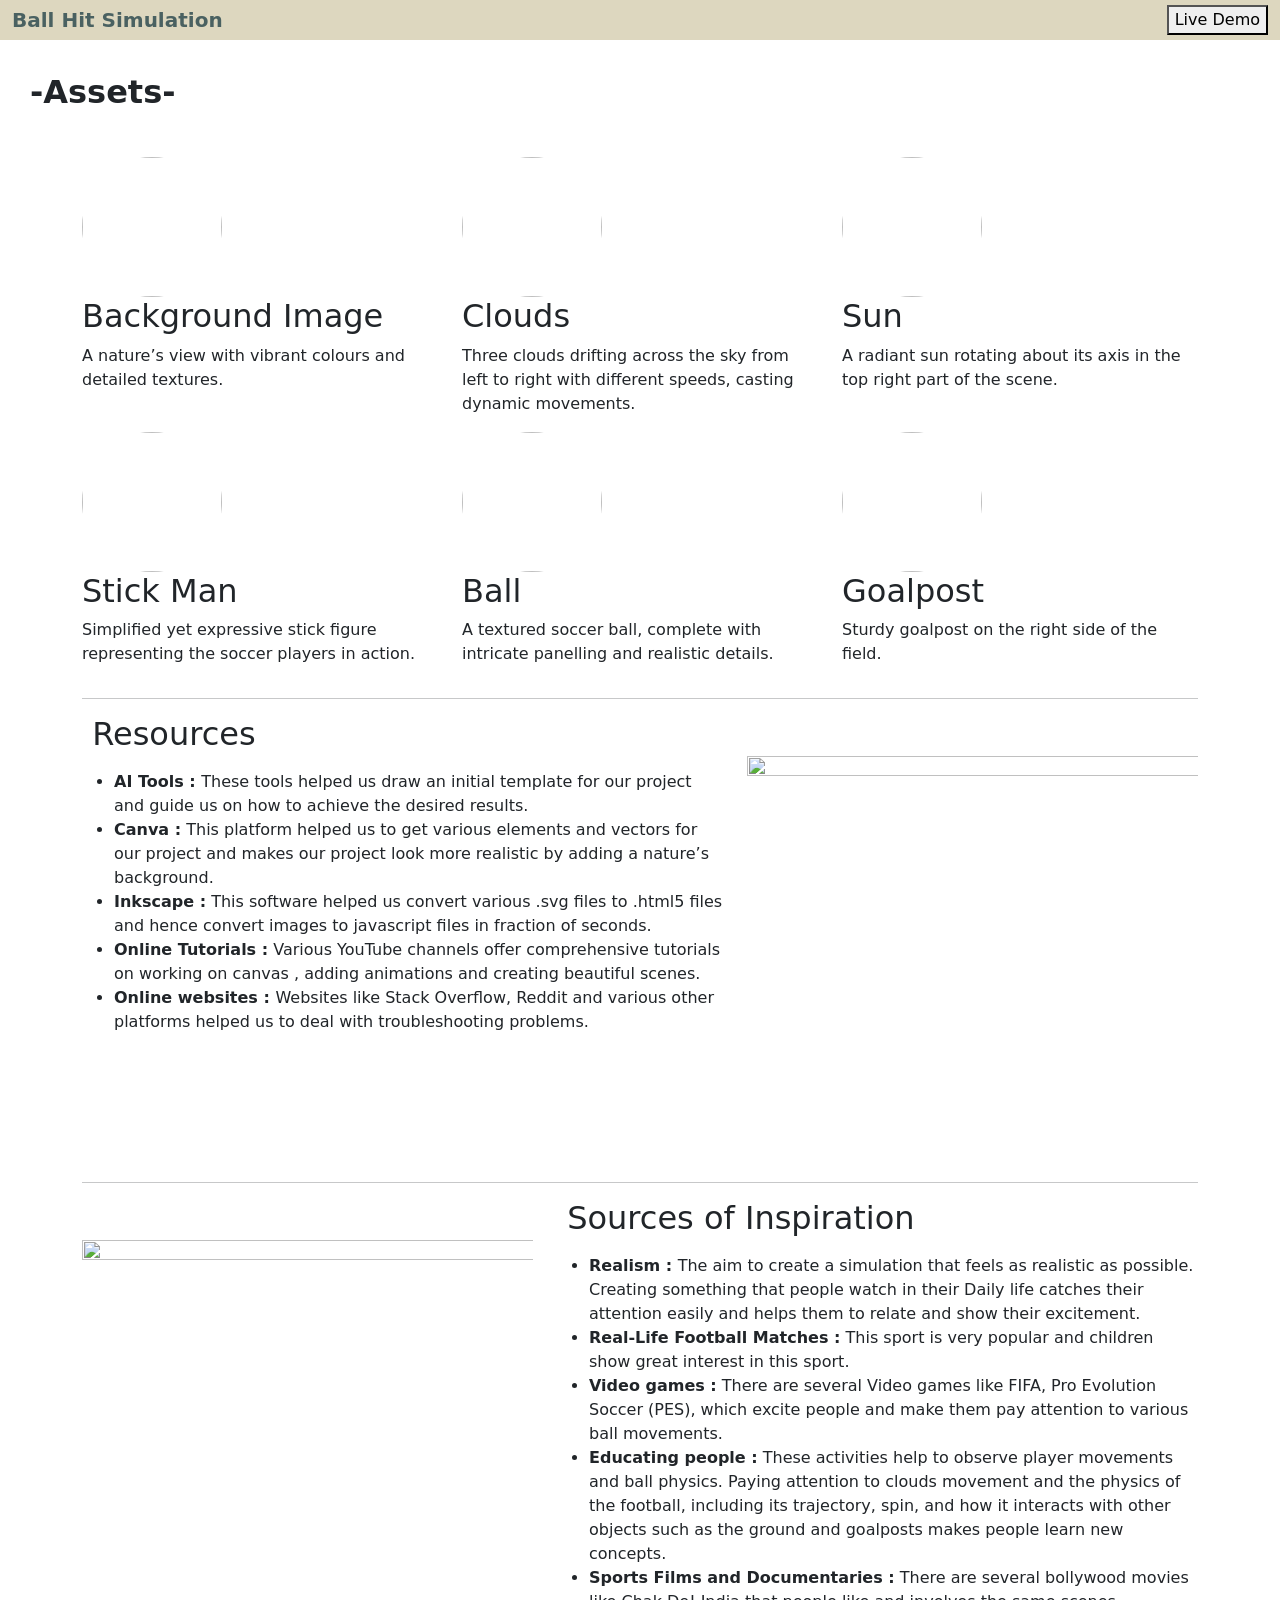
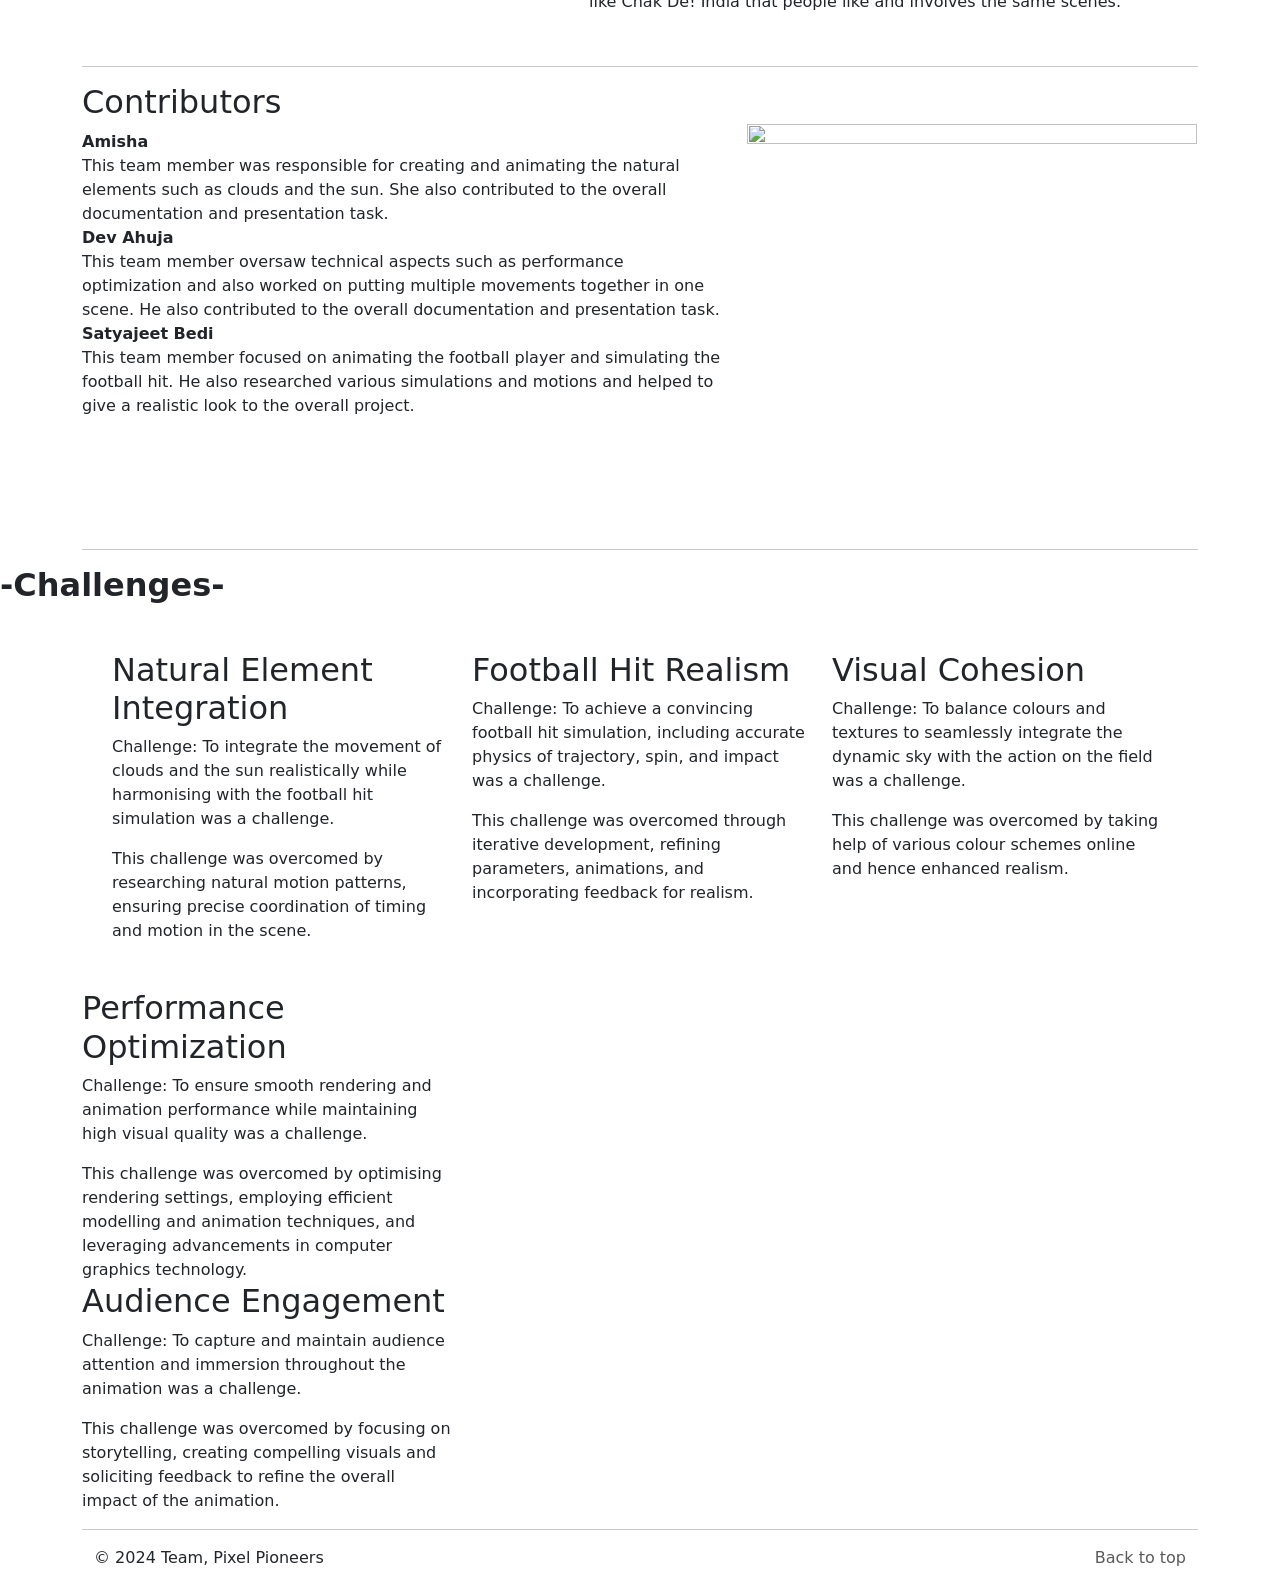
==== index.html @ 57f265ee "responsiveness added" ====
<!doctype html>
<html lang="en">
  <head>
    <meta charset="utf-8">
    <meta name="viewport" content="width=device-width, initial-scale=1">
    <meta name="description" content="">
    <meta name="author" content="Mark Otto, Jacob Thornton, and Bootstrap contributors">
    <meta name="generator" content="Hugo 0.84.0">
    <title>Carousel Template · Bootstrap v5.0</title>

    <link rel="canonical" href="https://getbootstrap.com/docs/5.0/examples/carousel/">

    

    <!-- Bootstrap core CSS -->
<link href="../assets/dist/css/bootstrap.min.css" rel="stylesheet">
<link
href="https://cdn.jsdelivr.net/npm/bootstrap@5.3.2/dist/css/bootstrap.min.css"
rel="stylesheet"
integrity="sha384-T3c6CoIi6uLrA9TneNEoa7RxnatzjcDSCmG1MXxSR1GAsXEV/Dwwykc2MPK8M2HN"
crossorigin="anonymous"
/>

    <style>
      .bd-placeholder-img {
        font-size: 1.125rem;
        text-anchor: middle;
        -webkit-user-select: none;
        -moz-user-select: none;
        user-select: none;
        
      }

      @media (min-width: 768px) {
        .bd-placeholder-img-lg {
          font-size: 3.5rem;
        }
      }
    </style>

    
    <!-- Custom styles for this template -->
    <link href="carousel.css" rel="stylesheet">
  </head>
  <body>
    
<header >
  <nav  class="navbar navbar-expand-md navbar-dark fixed-top bg-dark" style="background-color:rgb(6, 102, 48);
  padding: 0%;">
    <div style="background-color:rgb(221, 215, 191) ;
    ;" class="container-fluid ">
      <a class="navbar-brand hi" href="#" style="color:rgb(74, 97, 97);"><b>Ball Hit Simulation </b></a><a href="/index2.html"><button class="button-334" >Live Demo</button></a>

      </div>
   
  </nav>
</header>

<main>

  <div id="myCarousel" class="carousel slide" data-bs-ride="carousel">
    
    <div class="carousel-inner">
      <div class="carousel-item active">
        <img class="  bd-placeholder-img" width="100%" height="100%" src="images/Untitled design.png" aria-hidden="true" preserveAspectRatio="xMidYMid slice" focusable="false"><rect width="100%" height="100%" fill="#777"/></img>

        <div class="container">
          
          <div class="carousel-caption text-start" style="color:rgb(36, 38, 37);   margin: 10px; padding-top: 100px; padding-bottom: 100px;" >
            
            <h1 style="color:rgb(36, 38, 37)"><b>Objective</b></h1>
            
            <p style="color:rgb(38, 40, 39);"><b>The objective is to design an immersive and visually stunning computer graphics animation that seamlessly blends the dynamic movements of clouds and the sun with the football hit simulation, aiming to evoke a sense of wonder and excitement while highlighting the interconnection between nature and sports.</b></p>

          </div>
        </div>
      </div>
      
     
    </div>
   
  </div>


  <!-- Marketing messaging and featurettes
  ================================================== -->
  <!-- Wrap the rest of the page in another container to center all the content. -->
  <div>
    <p class  = "idk">

      <h2 class="featurette-heading idk"  style="padding:30px; 
      "><b>-Assets-</b></h2>
    </p>
  </div>
  <div class="container marketing">

    <!-- Three columns of text below the carousel -->
    <div class="row">
      <div class="col-lg-4">
        <img class="bd-placeholder-img rounded-circle" width="140" height="140" src="images/background.jpg" role="img" aria-label="Placeholder: 140x140" preserveAspectRatio="xMidYMid slice" focusable="false"><title>Placeholder</title><rect width="100%" height="100%" fill="#777"/><text x="50%" y="50%" fill="#777" dy=".3em"></text></img>

        <h2>Background Image</h2>
        <p> A nature’s view with vibrant colours and detailed textures.</p>
        
      </div><!-- /.col-lg-4 -->
      <div class="col-lg-4">
        <img class="bd-placeholder-img rounded-circle" width="140" height="140" src="images/cloud.png" role="img" aria-label="Placeholder: 140x140" preserveAspectRatio="xMidYMid slice" focusable="false"><title>Placeholder</title><rect width="100%" height="100%" fill="#777"/><text x="50%" y="50%" fill="#777" dy=".3em"></text></img>

        <h2>Clouds</h2>
        <p>Three clouds drifting across the sky from left to right with different speeds, casting dynamic movements.
        </p>
        
      </div><!-- /.col-lg-4 -->
      <div class="col-lg-4">
        <img class="bd-placeholder-img rounded-circle" width="140" height="140" src="https://www.svgrepo.com/show/513351/sun.svg" role="img" aria-label="Placeholder: 140x140" preserveAspectRatio="xMidYMid slice" focusable="false"><title>Placeholder</title><rect width="100%" height="100%" fill="#777"/><text x="50%" y="50%" fill="#777" dy=".3em"></text></img>

        <h2>Sun</h2>
        <p>A radiant sun rotating about its axis in the top right part of the scene.
        </p>
      </div><!-- /.col-lg-4 -->
      <div class="col-lg-4">
        <img class="bd-placeholder-img rounded-circle" width="140" height="140" src="https://www.svgrepo.com/show/40238/boy.svg" role="img" aria-label="Placeholder: 140x140" preserveAspectRatio="xMidYMid slice" focusable="false"><title>Placeholder</title><rect width="100%" height="100%" fill="#777"/><text x="50%" y="50%" fill="#777" dy=".3em"></text></img>

        <h2>Stick Man</h2>
        <p>Simplified yet expressive stick figure representing the soccer players in action.
        </p>
      </div><!-- /.col-lg-4 -->
      <div class="col-lg-4">
        <img class="bd-placeholder-img rounded-circle" width="140" height="140" src="	https://www.svgrepo.com/show/421904/ball-game-sport.svg" role="img" aria-label="Placeholder: 140x140" preserveAspectRatio="xMidYMid slice" focusable="false"><title>Placeholder</title><rect width="100%" height="100%" fill="#777"/><text x="50%" y="50%" fill="#777" dy=".3em"></text></img>

        <h2>Ball</h2>
        <p>A textured soccer ball, complete with intricate panelling and realistic details.
        </p>
      </div><!-- /.col-lg-4 -->
      <div class="col-lg-4">
        <img class="bd-placeholder-img rounded-circle" width="140" height="140" src="images/goal-svgrepo-com (3).svg" role="img" aria-label="Placeholder: 140x140" preserveAspectRatio="xMidYMid slice" focusable="false"><title>Placeholder</title><rect width="100%" height="100%" fill="#777"/><text x="50%" y="50%" fill="#777" dy=".3em"></text></img>

        <h2>Goalpost</h2>
        <p>Sturdy goalpost on the right side of the field.
        </p>
      </div><!-- /.col-lg-4 -->
    </div><!-- /.row -->


    <!-- START THE FEATURETTES -->

    <hr class="featurette-divider">

    <div class="row featurette">
      <div class="col-md-7">
        <h2 class="featurette-heading">&nbspResources</h2>
        <p class="lead">
            <ul>
            <li><b>AI Tools : </b>These tools helped us draw an initial template for our project and guide us on how to achieve the desired results.
            </li><li>
              <b>Canva :</b> This platform helped us to get various elements and vectors for our project and makes our project look more realistic by adding a nature’s background.
            </li><li>
             <b>Inkscape :</b>  This software helped us convert various .svg files to .html5 files and hence convert images to javascript files in fraction of seconds.
            </li><li>
             <b>Online Tutorials :</b>  Various YouTube  channels offer comprehensive tutorials on working on canvas , adding animations and creating beautiful scenes.
            </li><li>
              <b>Online websites : </b> Websites like Stack Overflow, Reddit and various other platforms helped us to deal with troubleshooting problems.
            </li>
          </ul>
        </p>
      </div>
      <div class="col-md-5">
       <img class="bd-placeholder-img bd-placeholder-img-lg featurette-image img-fluid mx-auto" width="500" height="500" src="images/Untitled design (2).png" role="img" aria-label="Placeholder: 500x500" preserveAspectRatio="xMidYMid slice" focusable="false"><title>Placeholder</title><rect width="100%" height="100%" fill="#eee"/><text x="50%" y="50%" fill="#aaa" dy=".3em"></text></img>

      </div>
    </div>

    <hr class="featurette-divider">

    <div class="row featurette">
      <div class="col-md-7 order-md-2">
        <h2 class="featurette-heading">&nbspSources of Inspiration</h2>
        <p class="lead">
          <ul>
          <li>
            <b>Realism : </b> The aim to create a simulation that feels as realistic as possible. Creating something that people watch in their Daily life catches their attention easily and helps them to relate and show their excitement.  

          </li><li>
            <b>Real-Life Football Matches :</b> This sport is very popular and children show great interest in this sport.

          </li><li>
            <b>Video games :</b> There are several Video games like FIFA, Pro Evolution Soccer (PES), which excite people and make them pay attention to various ball movements.

          </li><li>
           <b> Educating people :</b> These activities help to observe player movements and ball physics. Paying attention to clouds movement and the physics of the football, including its trajectory, spin, and how it interacts with other objects such as  the ground and goalposts makes people learn new concepts.

          </li><li>
            <b>Sports Films and Documentaries :</b> There are several bollywood movies like Chak De! India that people like and involves the same scenes.
          </li>
        </ul>
        </p>
      </div>
      <div class="col-md-5 order-md-1">
        <img class="bd-placeholder-img bd-placeholder-img-lg featurette-image img-fluid mx-auto" width="500" height="500" src="images/1234-removebg-preview.png" role="img" aria-label="Placeholder: 500x500" preserveAspectRatio="xMidYMid slice" focusable="false"><title>Placeholder</title><rect width="100%" height="100%" fill="#eee"/><text x="50%" y="50%" fill="#aaa" dy=".3em"></text></img>

      </div>
    </div>

    <hr class="featurette-divider">

    <div class="row featurette">
      <div class="col-md-7">
        <h2 class="featurette-heading">Contributors</h2>
        
          <div>
            <label ><b>Amisha </b></label>
          </div>
          <div>This team member was responsible for creating and animating the natural elements such as clouds and the sun. She also contributed to the overall documentation and presentation task. </div>
          <div>
            <label ><b>Dev Ahuja </b></label>
          </div>
          <div>This team member oversaw technical aspects such as performance optimization and also worked on putting multiple movements together in one scene. He  also contributed to the overall documentation and presentation task.
             </div>
          <div>
            <label ><b>Satyajeet Bedi</b></label>
          </div>
          <div>This team member focused on animating the football player and simulating the football hit. He also researched various simulations and motions and helped to give a realistic look to the overall project.
            </div>
          
      </div>
      <div class="col-md-5 order-md-1">
        <img class="bd-placeholder-img bd-placeholder-img-lg featurette-image img-fluid mx-auto" width="450" height="450" src="images/insp.png" role="img" aria-label="Placeholder: 500x500" preserveAspectRatio="xMidYMid slice" focusable="false"><title>Placeholder</title><rect width="90%" height="90%" fill="#eee"/><text x="50%" y="50%" fill="#aaa" dy=".3em"></text></img>

      </div>
      
    </div>

    <hr class="featurette-divider">

    <!-- /END THE FEATURETTES -->

  </div><!-- /.container -->
  <div>
  <div>
    <p class  = "idk">

      <h2 class="featurette-heading idk"><b>-Challenges-</b></h2>
    </p>
  </div>
  <div class="container marketing">

    <!-- Three columns of text below the carousel -->
    <div class="row"  style="padding:30px;">
      <div class="col-lg-4">

        <h2>Natural Element Integration</h2>
        <p> Challenge: To integrate the movement of clouds and the sun realistically while harmonising with the football hit simulation was a challenge.  
         <div> This challenge was overcomed by researching natural motion patterns, ensuring precise coordination of timing and motion in the scene.
        </div>  </p>
        
      </div><!-- /.col-lg-4 -->
      <div class="col-lg-4">

        <h2>Football Hit Realism</h2>
        <p>Challenge: To  achieve a convincing football hit simulation, including accurate physics of trajectory, spin, and impact was a challenge.</p>
        <div>
          This challenge was overcomed  through iterative development, refining parameters, animations, and incorporating feedback for realism.
        </div>
      </div><!-- /.col-lg-4 -->
      <div class="col-lg-4">

        <h2>Visual Cohesion</h2>
        <p>Challenge: To balance colours and textures to seamlessly integrate the dynamic sky with the action on the field was a challenge.
        </p>
        <div>
          This challenge was overcomed  by taking help of various colour schemes online and hence enhanced realism.
        </div>
      </div><!-- /.col-lg-4 -->
      
    </div >  
      <div class="rownew">
      <div class="col-lg-4" >

        <h2>Performance Optimization</h2>
        <p>Challenge: To ensure smooth rendering and animation performance while maintaining high visual quality was a challenge. 

        </p>
        <div>
          This challenge was overcomed by optimising rendering settings, employing efficient modelling and animation techniques, and leveraging advancements in computer graphics technology.

        </div>
      </div><!-- /.col-lg-4 -->
      <div class="col-lg-4" >

        <h2>Audience Engagement</h2>
        <p>Challenge: To capture and maintain audience attention and immersion throughout the animation was a challenge. 
        </p>
        <div>
          This challenge was overcomed by focusing on storytelling, creating compelling visuals and soliciting feedback to refine the overall impact of the animation.
        </div>
      </div><!-- /.col-lg-4 -->
      <!-- /.col-lg-4 -->
   
    <!-- /.row -->
  </div>


    <!-- START THE FEATURETTES -->

    <hr class="featurette-divider">

  <!-- FOOTER -->
  <footer class="container">
    <p class="float-end button-33" role="button" ><a href="#" style="color: #5a5a5a; text-decoration:none;">Back to top</a></p>
    <p>&copy; 2024 Team, Pixel Pioneers </p>
  </footer>
</main>


    <script src="../assets/dist/js/bootstrap.bundle.min.js"></script>
    <script
    src="https://cdn.jsdelivr.net/npm/@popperjs/core@2.11.8/dist/umd/popper.min.js"
    integrity="sha384-I7E8VVD/ismYTF4hNIPjVp/Zjvgyol6VFvRkX/vR+Vc4jQkC+hVqc2pM8ODewa9r"
    crossorigin="anonymous"
></script>

<script
    src="https://cdn.jsdelivr.net/npm/bootstrap@5.3.2/dist/js/bootstrap.min.js"
    integrity="sha384-BBtl+eGJRgqQAUMxJ7pMwbEyER4l1g+O15P+16Ep7Q9Q+zqX6gSbd85u4mG4QzX+"
    crossorigin="anonymous"
></script>

      
  </body>
</html>
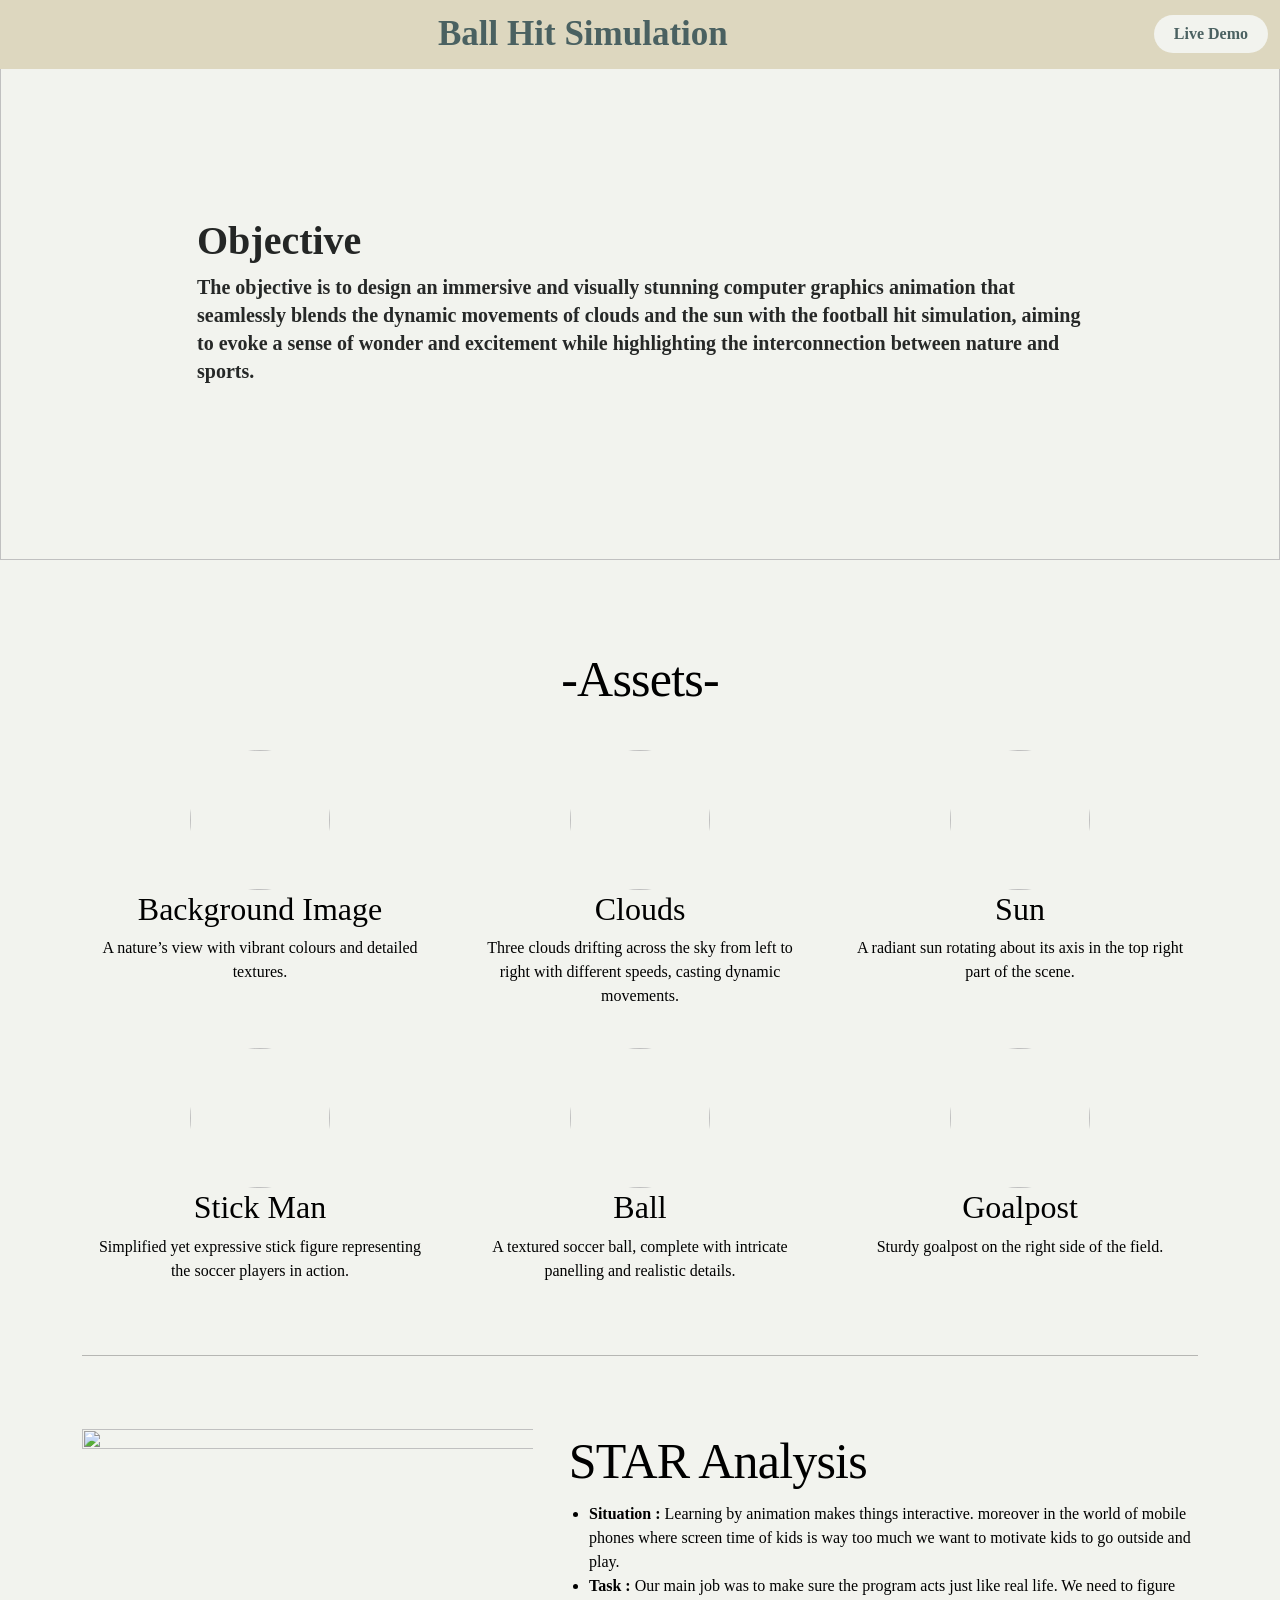
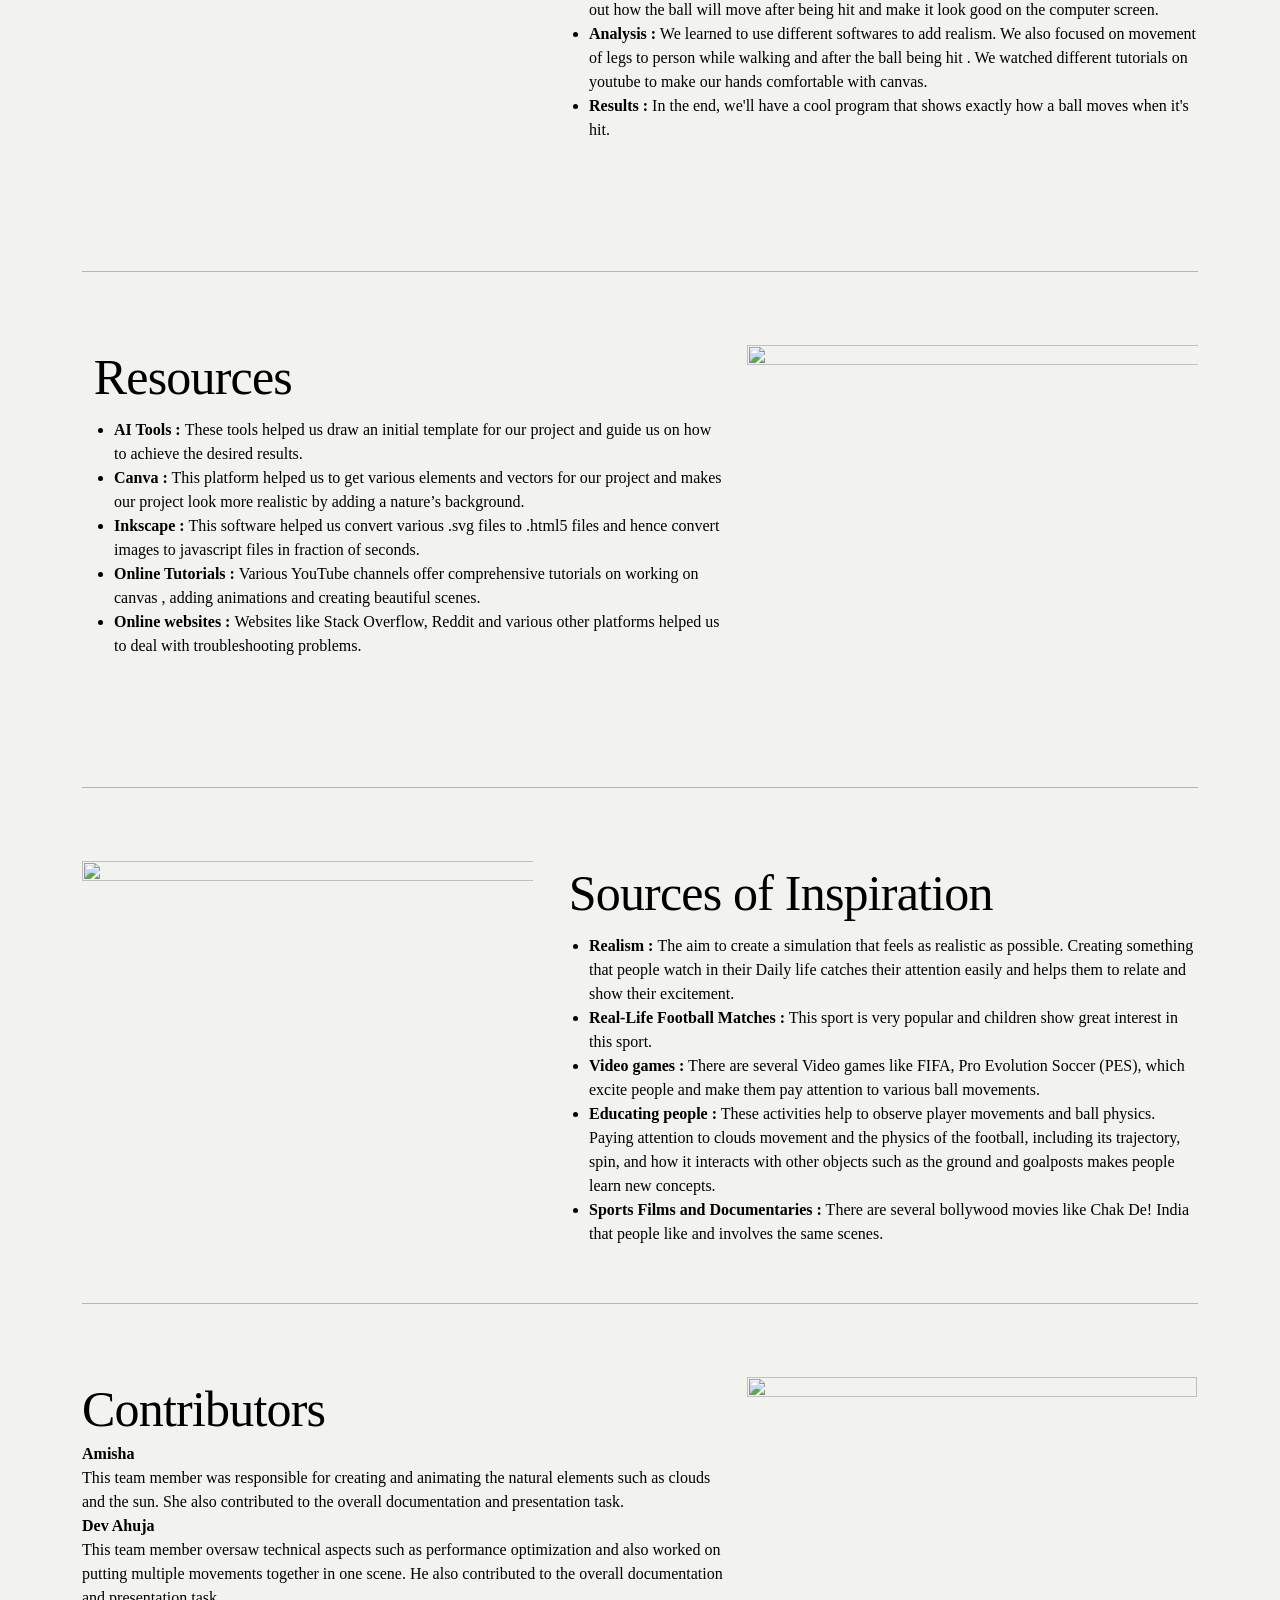
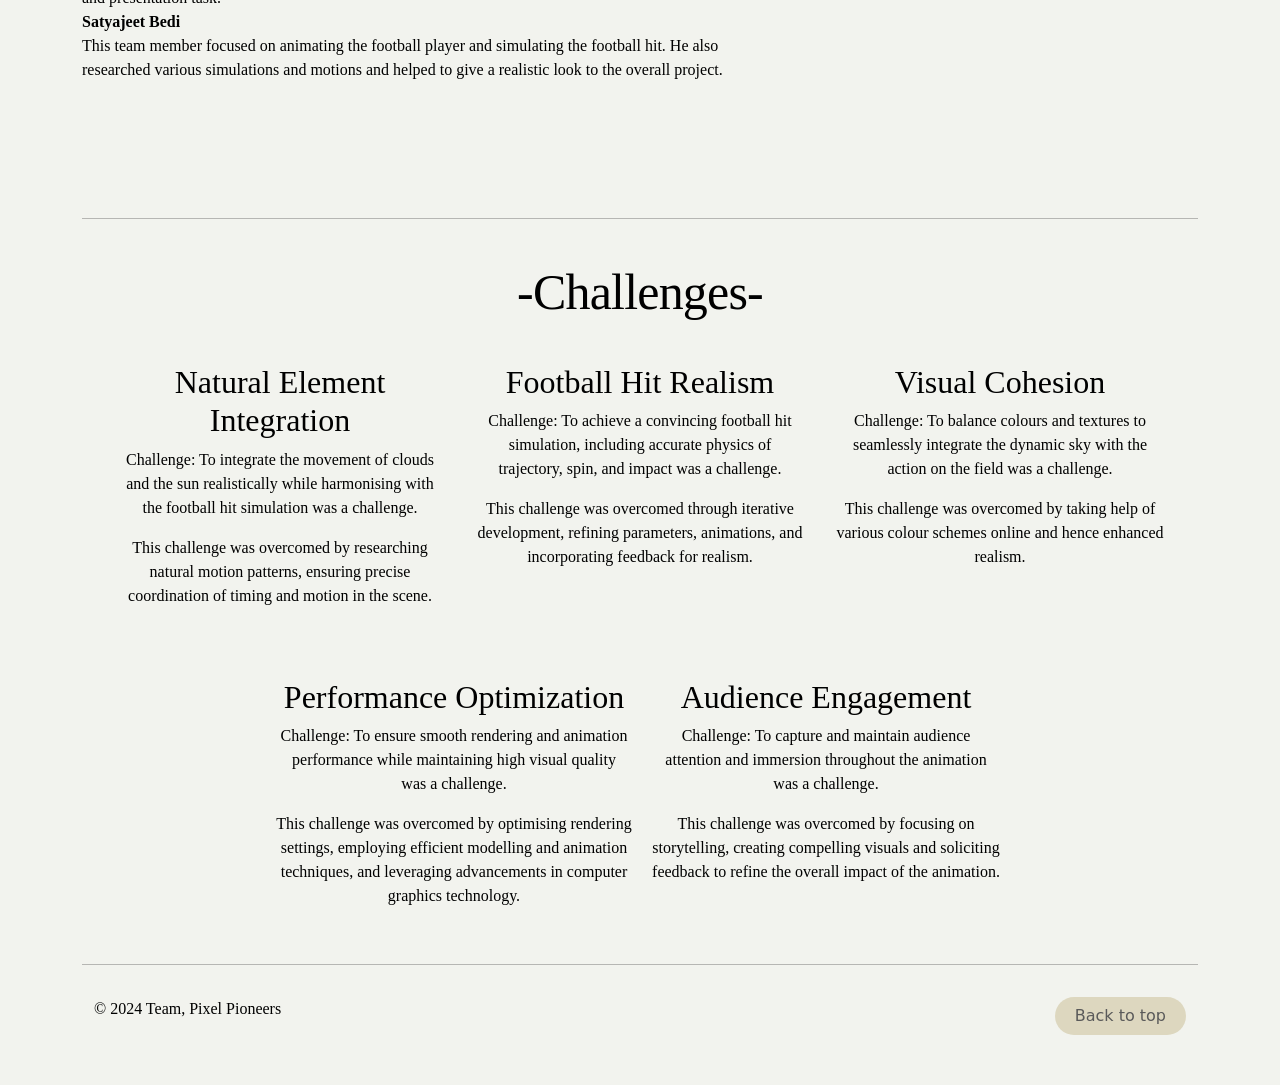
==== commit 6ddad178: "Star added" ====
--- a/index.html
+++ b/index.html
@@ -66,7 +66,7 @@
 
         <div class="container">
           
-          <div class="carousel-caption text-start" style="color:rgb(36, 38, 37);   margin: 10px; padding-top: 100px; padding-bottom: 100px;" >
+          <div class="carousel-caption text-start" style="color:rgb(36, 38, 37);    margin: 5px; padding-top: 100px; padding-bottom: 8%;" >
             
             <h1 style="color:rgb(36, 38, 37)"><b>Objective</b></h1>
             
@@ -143,6 +143,37 @@
 
 
     <!-- START THE FEATURETTES -->
+
+    <hr class="featurette-divider">
+
+    <div class="row featurette">
+      <div class="col-md-7 order-md-2">
+        <h2 class="featurette-heading">&nbspSTAR Analysis</h2>
+        <p class="lead">
+          <ul>
+          <li>
+            <b>Situation : </b> Learning by animation makes things  interactive. moreover in the world of mobile phones where screen time of kids is way too much we want to motivate kids to go outside and play.  
+
+          </li><li>
+            <b>Task :</b> Our main job was to make sure the program acts just like real life. We need to figure out how the ball will move after being hit and make it look good on the computer screen.
+
+          </li><li>
+            <b>Analysis :</b> We learned to use different softwares to add realism. We also focused on movement of legs to person while walking and after the ball being hit . We watched different tutorials on youtube to make our hands comfortable with canvas.
+
+
+          </li><li>
+           <b>Results :</b> In the end, we'll have a cool program that shows exactly how a ball moves when it's hit.
+
+          
+        </ul>
+        </p>
+      </div>
+      
+      <div class="col-md-5 order-md-1">
+        <img class="bd-placeholder-img bd-placeholder-img-lg featurette-image img-fluid mx-auto" width="500" height="500" src="images/1234-removebg-preview.png" role="img" aria-label="Placeholder: 500x500" preserveAspectRatio="xMidYMid slice" focusable="false"><title>Placeholder</title><rect width="100%" height="100%" fill="#eee"/><text x="50%" y="50%" fill="#aaa" dy=".3em"></text></img>
+
+      </div>
+    </div>
 
     <hr class="featurette-divider">
 
@@ -195,11 +226,16 @@
         </ul>
         </p>
       </div>
+      
       <div class="col-md-5 order-md-1">
         <img class="bd-placeholder-img bd-placeholder-img-lg featurette-image img-fluid mx-auto" width="500" height="500" src="images/1234-removebg-preview.png" role="img" aria-label="Placeholder: 500x500" preserveAspectRatio="xMidYMid slice" focusable="false"><title>Placeholder</title><rect width="100%" height="100%" fill="#eee"/><text x="50%" y="50%" fill="#aaa" dy=".3em"></text></img>
 
       </div>
     </div>
+     
+
+    
+
 
     <hr class="featurette-divider">
 
--- a/carousel.css
+++ b/carousel.css
@@ -0,0 +1,177 @@
+/* GLOBAL STYLES
+-------------------------------------------------- */
+/* Padding below the footer and lighter body text */
+
+body {
+  padding-top: 3rem;
+  padding-bottom: 3rem;
+  color: #000000;
+  font-family: inherit;
+  background-color: rgb(242, 243, 238);
+  
+}
+.idk{
+  
+  text-align: center;
+  font-size: 40px;
+  padding-bottom: 0px;
+  padding-top: 0px;
+  font-family:initial;
+ 
+  
+}
+
+/* CUSTOMIZE THE CAROUSEL
+-------------------------------------------------- */
+
+/* Carousel base class */
+.carousel {
+  margin-bottom: 4rem;
+}
+/* Since positioning the image, we need to help out the caption */
+.carousel-caption {
+  bottom: 3rem;
+  z-index: 10;
+}
+
+/* Declare heights because of positioning of img element */
+.carousel-item {
+  height: 32rem;
+}
+.carousel-item > img {
+  position: absolute;
+  top: 0;
+  left: 0;
+  min-width: 100%;
+  height: 32rem;
+}
+
+
+/* MARKETING CONTENT
+-------------------------------------------------- */
+
+/* Center align the text within the three columns below the carousel */
+.marketing .col-lg-4 {
+  margin-bottom: 1.5rem;
+  text-align: center;
+}
+.marketing h2 {
+  font-weight: 400;
+}
+/* rtl:begin:ignore */
+.marketing .col-lg-4 p {
+  margin-right: .75rem;
+  margin-left: .75rem;
+}
+/* rtl:end:ignore */
+
+
+/* Featurettes
+------------------------- */
+
+.featurette-divider {
+  margin: 2rem 0; /* Space out the Bootstrap <hr> more */
+}
+
+/* Thin out the marketing headings */
+.featurette-heading {
+  font-weight: 300;
+  line-height: 1;
+  /* rtl:remove */
+  letter-spacing: -.05rem;
+}
+.hi{
+  padding: 8px;
+  
+  font-size: 35px;
+  font-family:inherit;
+  margin: auto;
+  
+  
+}
+
+/* RESPONSIVE CSS
+-------------------------------------------------- */
+
+@media (min-width: 40em) {
+  /* Bump up size of carousel content */
+  .carousel-caption p {
+    margin-bottom: 1.25rem;
+    font-size: 1.25rem;
+    line-height: 1.4;
+  }
+
+  .featurette-heading {
+    font-size: 50px;
+  }
+}
+
+@media (min-width: 62em) {
+  .featurette-heading {
+    margin-top: 3rem;
+  }
+}
+
+/* 
+<!-- HTML !-->
+<button class="button-33" role="button">Button 33</button> */
+
+/* CSS */
+.button-33 {
+  background-color: rgb(221, 215, 191);
+  border-radius: 100px;
+  /* box-shadow: rgb(221, 215, 191) 0 -25px 18px -14px inset,rgb(221, 215, 191) 0 1px 2px,rgb(221, 215, 191) 0 2px 4px,rgb(221, 215, 191) 0 4px 8px,rgb(221, 215, 191) 0 8px 16px,rgb(221, 215, 191) 0 16px 32px; */
+  color: rgb(221, 215, 191);
+  cursor: pointer;
+  display: inline-block;
+  font-family: CerebriSans-Regular,-apple-system,system-ui,Roboto,sans-serif;
+  padding: 7px 20px;
+  text-align: center;
+  text-decoration: none;
+  transition: all 250ms;
+  border: 0;
+  font-size: 16px;
+  user-select: none;
+  -webkit-user-select: none;
+  touch-action: manipulation;
+  
+}
+
+.button-33:hover {
+  /* box-shadow: rgb(221, 215, 191) 0 -25px 18px -14px inset,rgb(221, 215, 191) 0 1px 2px,rgb(221, 215, 191) 0 2px 4px,rgb(221, 215, 191) 0 4px 8px,rgb(221, 215, 191) 0 8px 16px,rgb(221, 215, 191) 0 16px 32px; */
+  transform: scale(1.05) rotate(-1deg);
+}
+
+.button-334 {
+  background-color: rgb(242, 243, 238);
+  border-radius: 100px;
+  /* box-shadow: rgb(221, 215, 191) 0 -25px 18px -14px inset,rgb(221, 215, 191) 0 1px 2px,rgb(221, 215, 191) 0 2px 4px,rgb(221, 215, 191) 0 4px 8px,rgb(221, 215, 191) 0 8px 16px,rgb(221, 215, 191) 0 16px 32px; */
+  color: rgb(75, 97, 97);
+  cursor: pointer;
+  display: inline-block;
+  font-family: CerebriSans-Regular,-apple-system,system-ui,Roboto,sans-serif;
+  padding: 7px 20px;
+  text-align: center;
+  text-decoration: none;
+  transition: all 250ms;
+  border: 0;
+  font-size: 16px;
+  user-select: none;
+  -webkit-user-select: none;
+  font-weight: bold;
+  font-family: inherit;
+  touch-action: manipulation;
+ 
+  
+}
+
+.button-334:hover {
+  /* box-shadow: rgb(221, 215, 191) 0 -25px 18px -14px inset,rgb(221, 215, 191) 0 1px 2px,rgb(221, 215, 191) 0 2px 4px,rgb(221, 215, 191) 0 4px 8px,rgb(221, 215, 191) 0 8px 16px,rgb(221, 215, 191) 0 16px 32px; */
+  transform: scale(1.05) rotate(-1deg);
+}
+.rownew{
+  margin: auto;
+  display: flex;
+  justify-content: center;
+  
+}
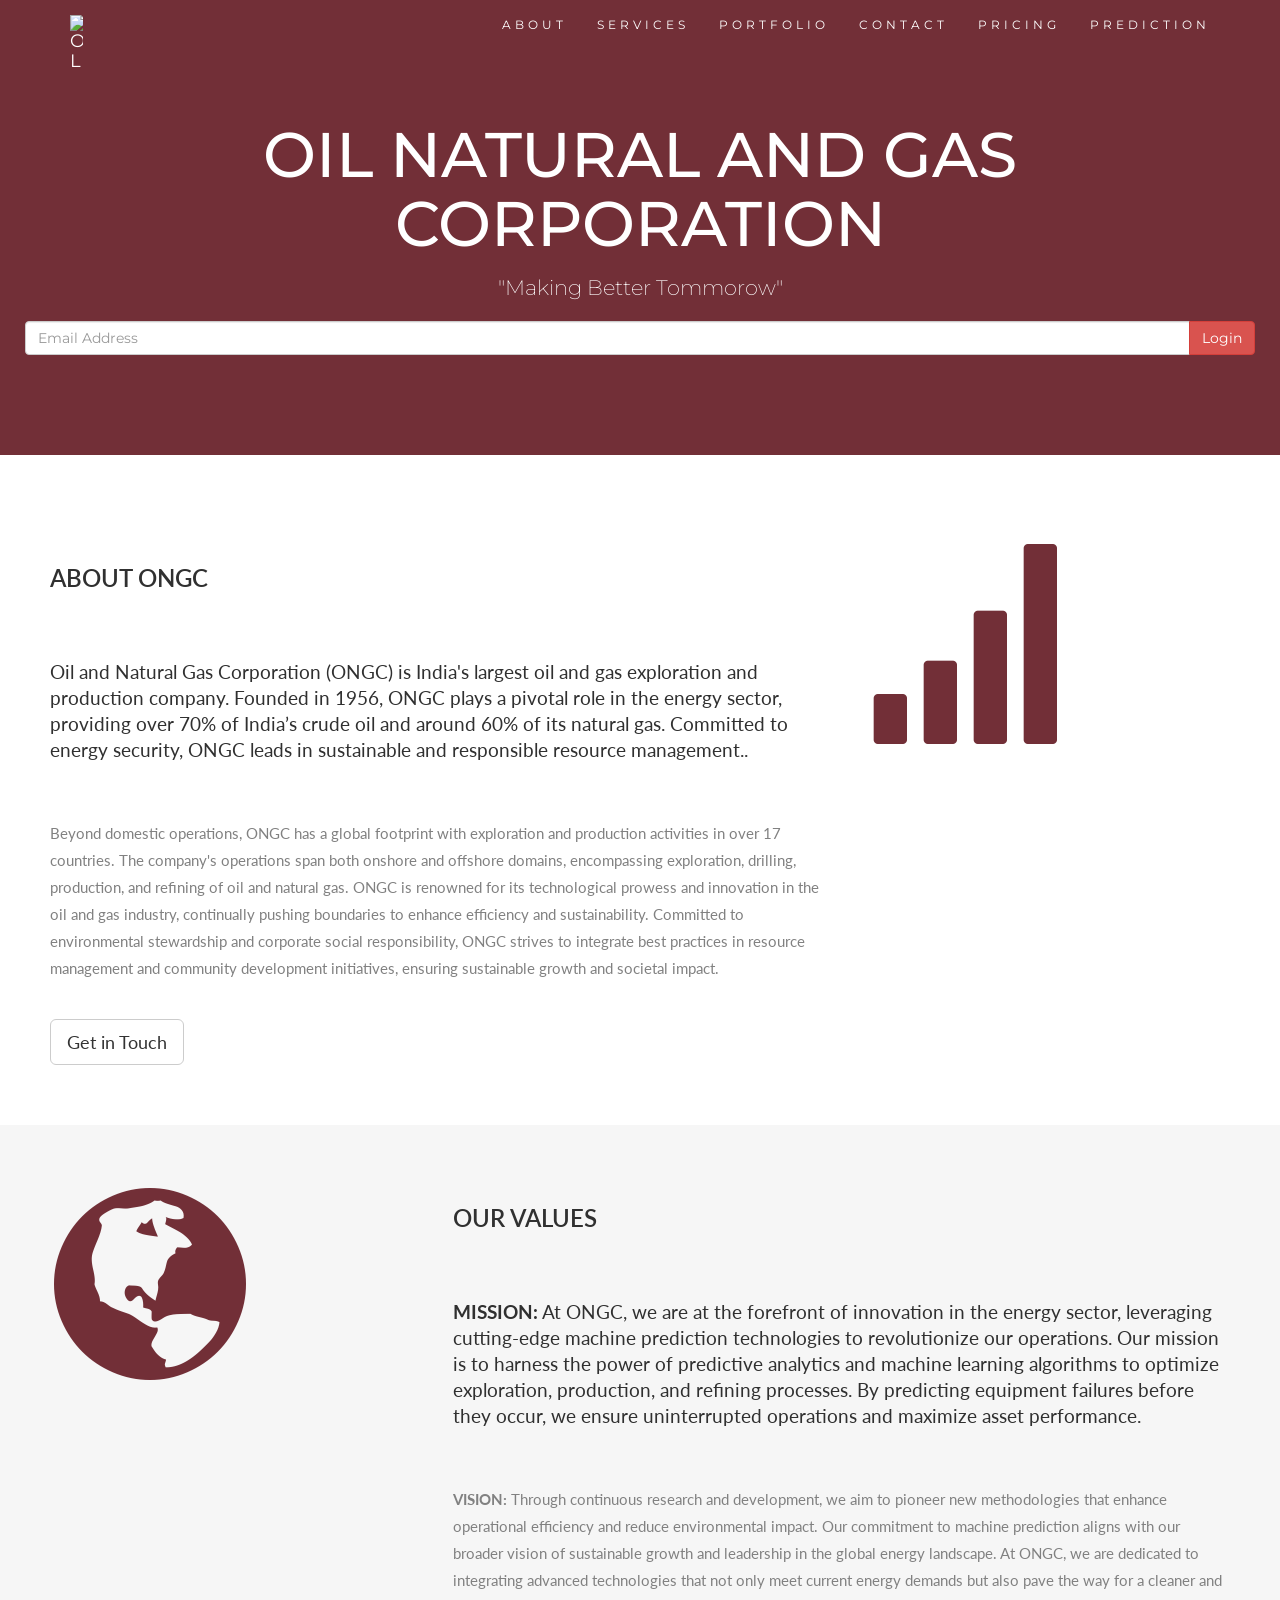
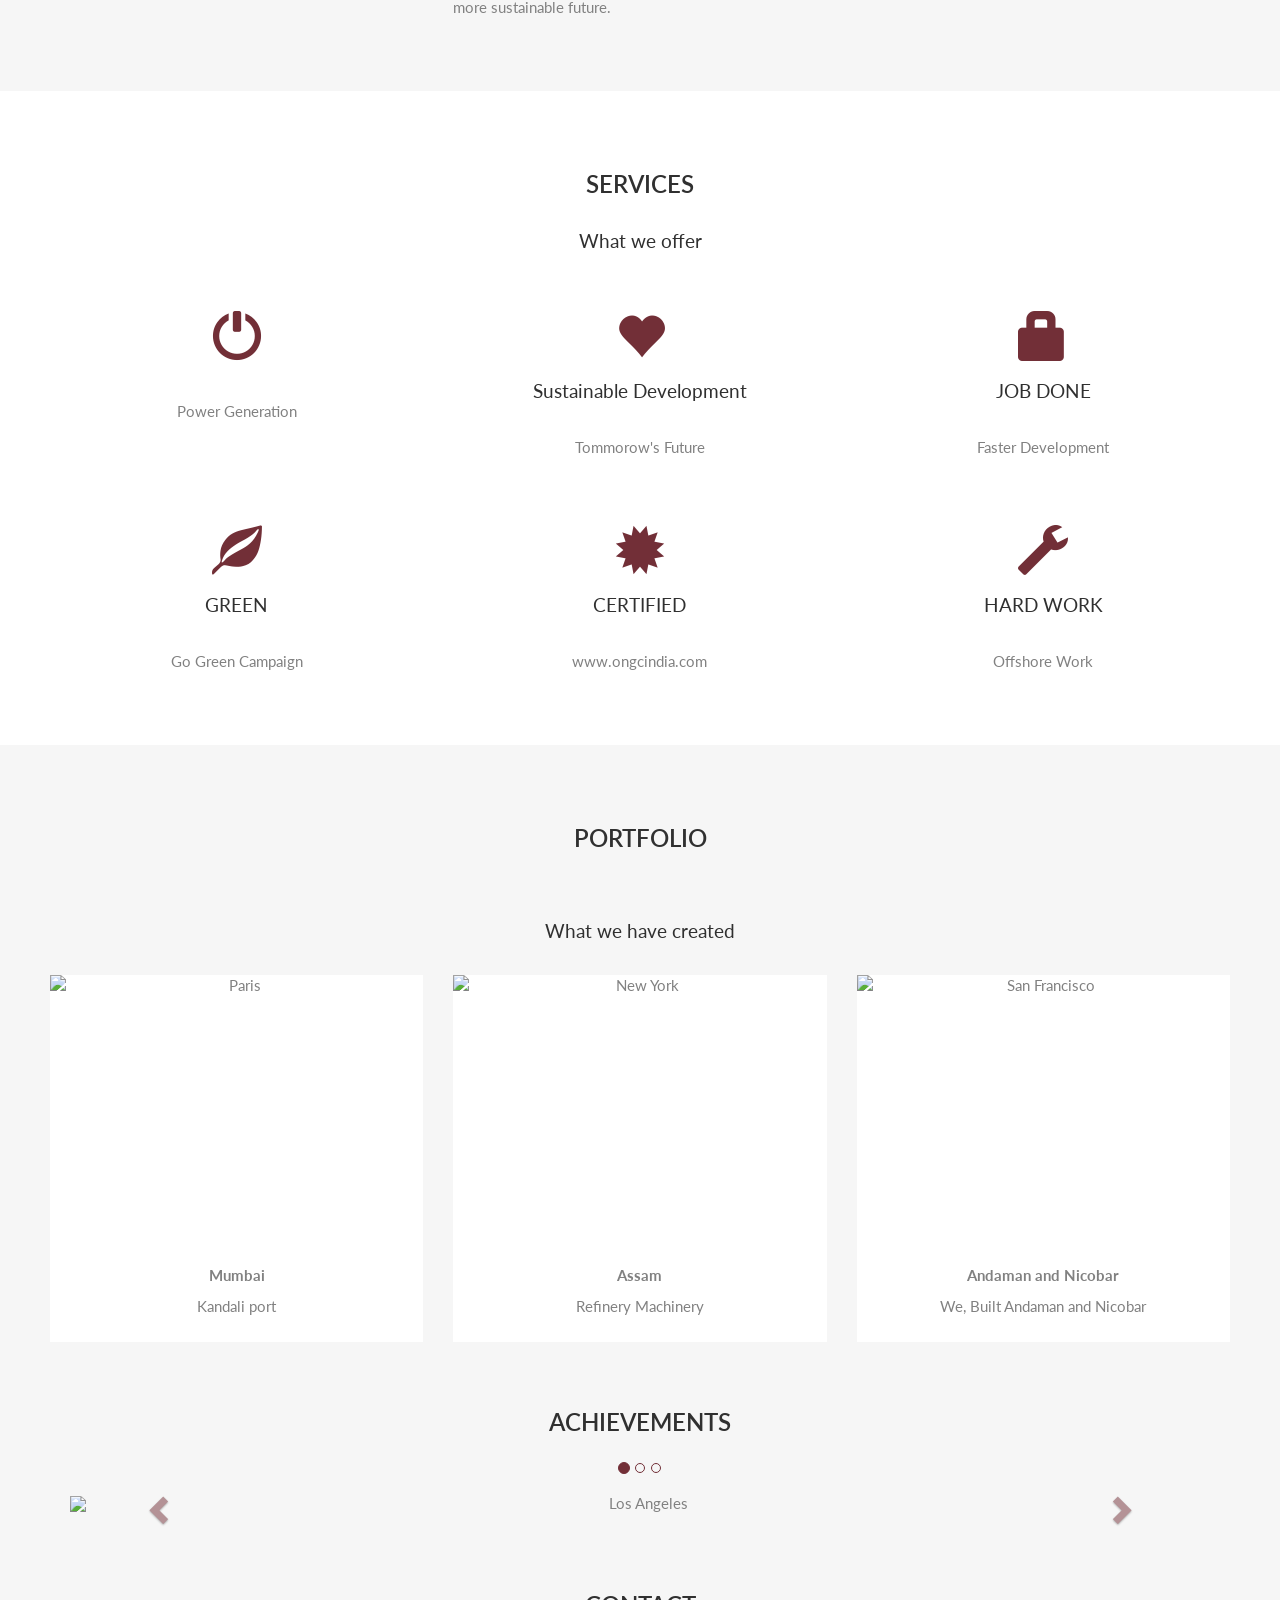
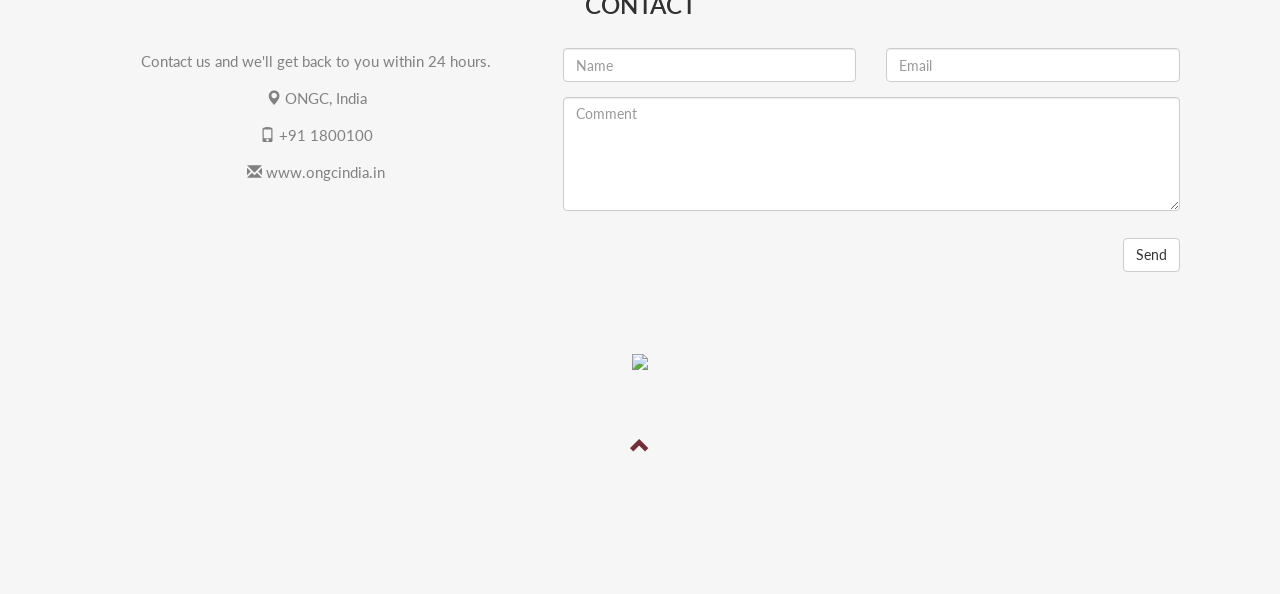
==== commit d65b30e2: "Add files via upload" ====
--- a/index.html
+++ b/index.html
@@ -1,366 +1,462 @@
-<!doctype html>
-<html lang="en">
-  <head>
-    <meta charset="utf-8">
-    <meta name="viewport" content="width=device-width, initial-scale=1">
-    <meta name="description" content="">
-    <meta name="author" content="Mark Otto, Jacob Thornton, and Bootstrap contributors">
-    <meta name="generator" content="Hugo 0.84.0">
-    <title>Carousel Template · Bootstrap v5.0</title>
-
-    <link rel="canonical" href="https://getbootstrap.com/docs/5.0/examples/carousel/">
-
-    
-
-    <!-- Bootstrap core CSS -->
-<link href="../assets/dist/css/bootstrap.min.css" rel="stylesheet">
-<link
-href="https://cdn.jsdelivr.net/npm/bootstrap@5.3.2/dist/css/bootstrap.min.css"
-rel="stylesheet"
-integrity="sha384-T3c6CoIi6uLrA9TneNEoa7RxnatzjcDSCmG1MXxSR1GAsXEV/Dwwykc2MPK8M2HN"
-crossorigin="anonymous"
-/>
-
-    <style>
-      .bd-placeholder-img {
-        font-size: 1.125rem;
-        text-anchor: middle;
-        -webkit-user-select: none;
-        -moz-user-select: none;
-        user-select: none;
-        
-      }
-
-      @media (min-width: 768px) {
-        .bd-placeholder-img-lg {
-          font-size: 3.5rem;
-        }
-      }
-    </style>
-
-    
-    <!-- Custom styles for this template -->
-    <link href="carousel.css" rel="stylesheet">
-  </head>
-  <body>
-    
-<header >
-  <nav  class="navbar navbar-expand-md navbar-dark fixed-top bg-dark" style="background-color:rgb(6, 102, 48);
-  padding: 0%;">
-    <div style="background-color:rgb(221, 215, 191) ;
-    ;" class="container-fluid ">
-      <a class="navbar-brand hi" href="#" style="color:rgb(74, 97, 97);"><b>Ball Hit Simulation </b></a><a href="/index2.html"><button class="button-334" >Live Demo</button></a>
-
-      </div>
-   
-  </nav>
-</header>
-
-<main>
-
-  <div id="myCarousel" class="carousel slide" data-bs-ride="carousel">
-    
-    <div class="carousel-inner">
-      <div class="carousel-item active">
-        <img class="  bd-placeholder-img" width="100%" height="100%" src="images/Untitled design.png" aria-hidden="true" preserveAspectRatio="xMidYMid slice" focusable="false"><rect width="100%" height="100%" fill="#777"/></img>
-
-        <div class="container">
-          
-          <div class="carousel-caption text-start" style="color:rgb(36, 38, 37);    margin: 5px; padding-top: 100px; padding-bottom: 8%;" >
-            
-            <h1 style="color:rgb(36, 38, 37)"><b>Objective</b></h1>
-            
-            <p style="color:rgb(38, 40, 39);"><b>The objective is to design an immersive and visually stunning computer graphics animation that seamlessly blends the dynamic movements of clouds and the sun with the football hit simulation, aiming to evoke a sense of wonder and excitement while highlighting the interconnection between nature and sports.</b></p>
-
-          </div>
-        </div>
-      </div>
-      
-     
-    </div>
-   
-  </div>
-
-
-  <!-- Marketing messaging and featurettes
-  ================================================== -->
-  <!-- Wrap the rest of the page in another container to center all the content. -->
-  <div>
-    <p class  = "idk">
-
-      <h2 class="featurette-heading idk"  style="padding:30px; 
-      "><b>-Assets-</b></h2>
-    </p>
-  </div>
-  <div class="container marketing">
-
-    <!-- Three columns of text below the carousel -->
-    <div class="row">
-      <div class="col-lg-4">
-        <img class="bd-placeholder-img rounded-circle" width="140" height="140" src="images/background.jpg" role="img" aria-label="Placeholder: 140x140" preserveAspectRatio="xMidYMid slice" focusable="false"><title>Placeholder</title><rect width="100%" height="100%" fill="#777"/><text x="50%" y="50%" fill="#777" dy=".3em"></text></img>
-
-        <h2>Background Image</h2>
-        <p> A nature’s view with vibrant colours and detailed textures.</p>
-        
-      </div><!-- /.col-lg-4 -->
-      <div class="col-lg-4">
-        <img class="bd-placeholder-img rounded-circle" width="140" height="140" src="images/cloud.png" role="img" aria-label="Placeholder: 140x140" preserveAspectRatio="xMidYMid slice" focusable="false"><title>Placeholder</title><rect width="100%" height="100%" fill="#777"/><text x="50%" y="50%" fill="#777" dy=".3em"></text></img>
-
-        <h2>Clouds</h2>
-        <p>Three clouds drifting across the sky from left to right with different speeds, casting dynamic movements.
-        </p>
-        
-      </div><!-- /.col-lg-4 -->
-      <div class="col-lg-4">
-        <img class="bd-placeholder-img rounded-circle" width="140" height="140" src="https://www.svgrepo.com/show/513351/sun.svg" role="img" aria-label="Placeholder: 140x140" preserveAspectRatio="xMidYMid slice" focusable="false"><title>Placeholder</title><rect width="100%" height="100%" fill="#777"/><text x="50%" y="50%" fill="#777" dy=".3em"></text></img>
-
-        <h2>Sun</h2>
-        <p>A radiant sun rotating about its axis in the top right part of the scene.
-        </p>
-      </div><!-- /.col-lg-4 -->
-      <div class="col-lg-4">
-        <img class="bd-placeholder-img rounded-circle" width="140" height="140" src="https://www.svgrepo.com/show/40238/boy.svg" role="img" aria-label="Placeholder: 140x140" preserveAspectRatio="xMidYMid slice" focusable="false"><title>Placeholder</title><rect width="100%" height="100%" fill="#777"/><text x="50%" y="50%" fill="#777" dy=".3em"></text></img>
-
-        <h2>Stick Man</h2>
-        <p>Simplified yet expressive stick figure representing the soccer players in action.
-        </p>
-      </div><!-- /.col-lg-4 -->
-      <div class="col-lg-4">
-        <img class="bd-placeholder-img rounded-circle" width="140" height="140" src="	https://www.svgrepo.com/show/421904/ball-game-sport.svg" role="img" aria-label="Placeholder: 140x140" preserveAspectRatio="xMidYMid slice" focusable="false"><title>Placeholder</title><rect width="100%" height="100%" fill="#777"/><text x="50%" y="50%" fill="#777" dy=".3em"></text></img>
-
-        <h2>Ball</h2>
-        <p>A textured soccer ball, complete with intricate panelling and realistic details.
-        </p>
-      </div><!-- /.col-lg-4 -->
-      <div class="col-lg-4">
-        <img class="bd-placeholder-img rounded-circle" width="140" height="140" src="images/goal-svgrepo-com (3).svg" role="img" aria-label="Placeholder: 140x140" preserveAspectRatio="xMidYMid slice" focusable="false"><title>Placeholder</title><rect width="100%" height="100%" fill="#777"/><text x="50%" y="50%" fill="#777" dy=".3em"></text></img>
-
-        <h2>Goalpost</h2>
-        <p>Sturdy goalpost on the right side of the field.
-        </p>
-      </div><!-- /.col-lg-4 -->
-    </div><!-- /.row -->
-
-
-    <!-- START THE FEATURETTES -->
-
-    <hr class="featurette-divider">
-
-    <div class="row featurette">
-      <div class="col-md-7 order-md-2">
-        <h2 class="featurette-heading">&nbspSTAR Analysis</h2>
-        <p class="lead">
-          <ul>
-          <li>
-            <b>Situation : </b> Learning by animation makes things  interactive. moreover in the world of mobile phones where screen time of kids is way too much we want to motivate kids to go outside and play.  
-
-          </li><li>
-            <b>Task :</b> Our main job was to make sure the program acts just like real life. We need to figure out how the ball will move after being hit and make it look good on the computer screen.
-
-          </li><li>
-            <b>Analysis :</b> We learned to use different softwares to add realism. We also focused on movement of legs to person while walking and after the ball being hit . We watched different tutorials on youtube to make our hands comfortable with canvas.
-
-
-          </li><li>
-           <b>Results :</b> In the end, we'll have a cool program that shows exactly how a ball moves when it's hit.
-
-          
-        </ul>
-        </p>
-      </div>
-      
-      <div class="col-md-5 order-md-1">
-        <img class="bd-placeholder-img bd-placeholder-img-lg featurette-image img-fluid mx-auto" width="500" height="500" src="images/1234-removebg-preview.png" role="img" aria-label="Placeholder: 500x500" preserveAspectRatio="xMidYMid slice" focusable="false"><title>Placeholder</title><rect width="100%" height="100%" fill="#eee"/><text x="50%" y="50%" fill="#aaa" dy=".3em"></text></img>
-
-      </div>
-    </div>
-
-    <hr class="featurette-divider">
-
-    <div class="row featurette">
-      <div class="col-md-7">
-        <h2 class="featurette-heading">&nbspResources</h2>
-        <p class="lead">
-            <ul>
-            <li><b>AI Tools : </b>These tools helped us draw an initial template for our project and guide us on how to achieve the desired results.
-            </li><li>
-              <b>Canva :</b> This platform helped us to get various elements and vectors for our project and makes our project look more realistic by adding a nature’s background.
-            </li><li>
-             <b>Inkscape :</b>  This software helped us convert various .svg files to .html5 files and hence convert images to javascript files in fraction of seconds.
-            </li><li>
-             <b>Online Tutorials :</b>  Various YouTube  channels offer comprehensive tutorials on working on canvas , adding animations and creating beautiful scenes.
-            </li><li>
-              <b>Online websites : </b> Websites like Stack Overflow, Reddit and various other platforms helped us to deal with troubleshooting problems.
-            </li>
-          </ul>
-        </p>
-      </div>
-      <div class="col-md-5">
-       <img class="bd-placeholder-img bd-placeholder-img-lg featurette-image img-fluid mx-auto" width="500" height="500" src="images/Untitled design (2).png" role="img" aria-label="Placeholder: 500x500" preserveAspectRatio="xMidYMid slice" focusable="false"><title>Placeholder</title><rect width="100%" height="100%" fill="#eee"/><text x="50%" y="50%" fill="#aaa" dy=".3em"></text></img>
-
-      </div>
-    </div>
-
-    <hr class="featurette-divider">
-
-    <div class="row featurette">
-      <div class="col-md-7 order-md-2">
-        <h2 class="featurette-heading">&nbspSources of Inspiration</h2>
-        <p class="lead">
-          <ul>
-          <li>
-            <b>Realism : </b> The aim to create a simulation that feels as realistic as possible. Creating something that people watch in their Daily life catches their attention easily and helps them to relate and show their excitement.  
-
-          </li><li>
-            <b>Real-Life Football Matches :</b> This sport is very popular and children show great interest in this sport.
-
-          </li><li>
-            <b>Video games :</b> There are several Video games like FIFA, Pro Evolution Soccer (PES), which excite people and make them pay attention to various ball movements.
-
-          </li><li>
-           <b> Educating people :</b> These activities help to observe player movements and ball physics. Paying attention to clouds movement and the physics of the football, including its trajectory, spin, and how it interacts with other objects such as  the ground and goalposts makes people learn new concepts.
-
-          </li><li>
-            <b>Sports Films and Documentaries :</b> There are several bollywood movies like Chak De! India that people like and involves the same scenes.
-          </li>
-        </ul>
-        </p>
-      </div>
-      
-      <div class="col-md-5 order-md-1">
-        <img class="bd-placeholder-img bd-placeholder-img-lg featurette-image img-fluid mx-auto" width="500" height="500" src="images/1234-removebg-preview.png" role="img" aria-label="Placeholder: 500x500" preserveAspectRatio="xMidYMid slice" focusable="false"><title>Placeholder</title><rect width="100%" height="100%" fill="#eee"/><text x="50%" y="50%" fill="#aaa" dy=".3em"></text></img>
-
-      </div>
-    </div>
-     
-
-    
-
-
-    <hr class="featurette-divider">
-
-    <div class="row featurette">
-      <div class="col-md-7">
-        <h2 class="featurette-heading">Contributors</h2>
-        
-          <div>
-            <label ><b>Amisha </b></label>
-          </div>
-          <div>This team member was responsible for creating and animating the natural elements such as clouds and the sun. She also contributed to the overall documentation and presentation task. </div>
-          <div>
-            <label ><b>Dev Ahuja </b></label>
-          </div>
-          <div>This team member oversaw technical aspects such as performance optimization and also worked on putting multiple movements together in one scene. He  also contributed to the overall documentation and presentation task.
-             </div>
-          <div>
-            <label ><b>Satyajeet Bedi</b></label>
-          </div>
-          <div>This team member focused on animating the football player and simulating the football hit. He also researched various simulations and motions and helped to give a realistic look to the overall project.
-            </div>
-          
-      </div>
-      <div class="col-md-5 order-md-1">
-        <img class="bd-placeholder-img bd-placeholder-img-lg featurette-image img-fluid mx-auto" width="450" height="450" src="images/insp.png" role="img" aria-label="Placeholder: 500x500" preserveAspectRatio="xMidYMid slice" focusable="false"><title>Placeholder</title><rect width="90%" height="90%" fill="#eee"/><text x="50%" y="50%" fill="#aaa" dy=".3em"></text></img>
-
-      </div>
-      
-    </div>
-
-    <hr class="featurette-divider">
-
-    <!-- /END THE FEATURETTES -->
-
-  </div><!-- /.container -->
-  <div>
-  <div>
-    <p class  = "idk">
-
-      <h2 class="featurette-heading idk"><b>-Challenges-</b></h2>
-    </p>
-  </div>
-  <div class="container marketing">
-
-    <!-- Three columns of text below the carousel -->
-    <div class="row"  style="padding:30px;">
-      <div class="col-lg-4">
-
-        <h2>Natural Element Integration</h2>
-        <p> Challenge: To integrate the movement of clouds and the sun realistically while harmonising with the football hit simulation was a challenge.  
-         <div> This challenge was overcomed by researching natural motion patterns, ensuring precise coordination of timing and motion in the scene.
-        </div>  </p>
-        
-      </div><!-- /.col-lg-4 -->
-      <div class="col-lg-4">
-
-        <h2>Football Hit Realism</h2>
-        <p>Challenge: To  achieve a convincing football hit simulation, including accurate physics of trajectory, spin, and impact was a challenge.</p>
-        <div>
-          This challenge was overcomed  through iterative development, refining parameters, animations, and incorporating feedback for realism.
-        </div>
-      </div><!-- /.col-lg-4 -->
-      <div class="col-lg-4">
-
-        <h2>Visual Cohesion</h2>
-        <p>Challenge: To balance colours and textures to seamlessly integrate the dynamic sky with the action on the field was a challenge.
-        </p>
-        <div>
-          This challenge was overcomed  by taking help of various colour schemes online and hence enhanced realism.
-        </div>
-      </div><!-- /.col-lg-4 -->
-      
-    </div >  
-      <div class="rownew">
-      <div class="col-lg-4" >
-
-        <h2>Performance Optimization</h2>
-        <p>Challenge: To ensure smooth rendering and animation performance while maintaining high visual quality was a challenge. 
-
-        </p>
-        <div>
-          This challenge was overcomed by optimising rendering settings, employing efficient modelling and animation techniques, and leveraging advancements in computer graphics technology.
-
-        </div>
-      </div><!-- /.col-lg-4 -->
-      <div class="col-lg-4" >
-
-        <h2>Audience Engagement</h2>
-        <p>Challenge: To capture and maintain audience attention and immersion throughout the animation was a challenge. 
-        </p>
-        <div>
-          This challenge was overcomed by focusing on storytelling, creating compelling visuals and soliciting feedback to refine the overall impact of the animation.
-        </div>
-      </div><!-- /.col-lg-4 -->
-      <!-- /.col-lg-4 -->
-   
-    <!-- /.row -->
-  </div>
-
-
-    <!-- START THE FEATURETTES -->
-
-    <hr class="featurette-divider">
-
-  <!-- FOOTER -->
-  <footer class="container">
-    <p class="float-end button-33" role="button" ><a href="#" style="color: #5a5a5a; text-decoration:none;">Back to top</a></p>
-    <p>&copy; 2024 Team, Pixel Pioneers </p>
-  </footer>
-</main>
-
-
-    <script src="../assets/dist/js/bootstrap.bundle.min.js"></script>
-    <script
-    src="https://cdn.jsdelivr.net/npm/@popperjs/core@2.11.8/dist/umd/popper.min.js"
-    integrity="sha384-I7E8VVD/ismYTF4hNIPjVp/Zjvgyol6VFvRkX/vR+Vc4jQkC+hVqc2pM8ODewa9r"
-    crossorigin="anonymous"
-></script>
-
-<script
-    src="https://cdn.jsdelivr.net/npm/bootstrap@5.3.2/dist/js/bootstrap.min.js"
-    integrity="sha384-BBtl+eGJRgqQAUMxJ7pMwbEyER4l1g+O15P+16Ep7Q9Q+zqX6gSbd85u4mG4QzX+"
-    crossorigin="anonymous"
-></script>
-
-      
-  </body>
-</html>
+<!DOCTYPE html>
+<html lang="en">
+<head>
+  <!-- Theme Made By www.w3schools.com -->
+  <title>www.yuvrajmehraongc.com</title>
+  <meta charset="utf-8">
+  <meta name="viewport" content="width=device-width, initial-scale=1">
+  <link rel="stylesheet" href="https://maxcdn.bootstrapcdn.com/bootstrap/3.4.1/css/bootstrap.min.css">
+  <link href="https://fonts.googleapis.com/css?family=Montserrat" rel="stylesheet" type="text/css">
+  <link rel="stylesheet" href="https://cdnjs.cloudflare.com/ajax/libs/font-awesome/5.15.4/css/all.min.css" integrity="sha512-GO8g05F6GW4shXXP53zRbgst1S0OaSqbUuK5cE78Fj2sPbQK5UbjEmDEy8wBgqUkYgFy1Hz7l3mNfV/qd6iEjQ==" crossorigin="anonymous" referrerpolicy="no-referrer" />
+
+  <link href="https://fonts.googleapis.com/css?family=Lato" rel="stylesheet" type="text/css">
+  <script src="https://ajax.googleapis.com/ajax/libs/jquery/3.7.1/jquery.min.js"></script>
+  <script src="https://maxcdn.bootstrapcdn.com/bootstrap/3.4.1/js/bootstrap.min.js"></script>
+  <style>
+  body {
+    font: 400 15px Lato, sans-serif;
+    line-height: 1.8;
+    color: #818181;
+  }
+  h2 {
+    font-size: 24px;
+    text-transform: uppercase;
+    color: #303030;
+    font-weight: 600;
+    margin-bottom: 30px;
+  }
+  h4 {
+    font-size: 19px;
+    line-height: 1.375em;
+    color: #303030;
+    font-weight: 400;
+    margin-bottom: 30px;
+  }
+  .jumbotron {
+    background-color: #722F37;
+    color: #fff;
+    padding: 100px 25px;
+    font-family: Montserrat, sans-serif;
+  }
+  .container-fluid {
+    padding: 60px 50px;
+  }
+  .bg-grey {
+    background-color: #f6f6f6;
+  }
+  .logo-small {
+    color: #722F37;
+    font-size: 50px;
+  }
+  .logo {
+    color: #722F37;
+    font-size: 200px;
+  }
+  .thumbnail {
+    padding: 0 0 15px 0;
+    border: none;
+    border-radius: 0;
+  }
+  .thumbnail img {
+    width: 100%;
+    height: 100%;
+    margin-bottom: 10px;
+  }
+  .carousel-control.right, .carousel-control.left {
+    background-image: none;
+    color: #722F37;
+  }
+  .carousel-indicators li {
+    border-color: #722F37;
+  }
+  .carousel-indicators li.active {
+    background-color: #722F37;
+  }
+  .item h4 {
+    font-size: 19px;
+    line-height: 1.375em;
+    font-weight: 400;
+    font-style: italic;
+    margin: 70px 0;
+  }
+  .item span {
+    font-style: normal;
+  }
+  .panel {
+    border: 1px solid #f4511e;
+    border-radius:0 !important;
+    transition: box-shadow 0.5s;
+  }
+  .panel:hover {
+    box-shadow: 5px 0px 40px rgba(0,0,0, .2);
+  }
+  .panel-footer .btn:hover {
+    border: 1px solid #f4511e;
+    background-color: #fff !important;
+    color: #f4511e;
+  }
+  .panel-heading {
+    color: #fff !important;
+    background-color: #722F37 !important;
+    padding: 25px;
+    border-bottom: 1px solid transparent;
+    border-top-left-radius: 0px;
+    border-top-right-radius: 0px;
+    border-bottom-left-radius: 0px;
+    border-bottom-right-radius: 0px;
+  }
+  .panel-footer {
+    background-color: white !important;
+  }
+  .panel-footer h3 {
+    font-size: 32px;
+  }
+  .panel-footer h4 {
+    color: #aaa;
+    font-size: 14px;
+  }
+  .panel-footer .btn {
+    margin: 15px 0;
+    background-color: #722F37;
+    color: #fff;
+  }
+  .navbar {
+    margin-bottom: 0;
+    background-color: #722F37;
+    z-index: 9999;
+    border: 0;
+    font-size: 12px !important;
+    line-height: 1.42857143 !important;
+    letter-spacing: 4px;
+    border-radius: 0;
+    font-family: Montserrat, sans-serif;
+  }
+  .navbar li a, .navbar .navbar-brand {
+    color: #fff !important;
+  }
+  .navbar-nav li a:hover, .navbar-nav li.active a {
+    color: #722F37 !important;
+    background-color: #fff !important;
+  }
+  .navbar-default .navbar-toggle {
+    border-color: transparent;
+    color: #fff !important;
+  }
+  footer .glyphicon {
+    font-size: 20px;
+    margin-bottom: 20px;
+    color: #722F37;
+  }
+  .slideanim {visibility:hidden;}
+  .slide {
+    animation-name: slide;
+    -webkit-animation-name: slide;
+    animation-duration: 1s;
+    -webkit-animation-duration: 1s;
+    visibility: visible;
+  }
+  @keyframes slide {
+    0% {
+      opacity: 0;
+      transform: translateY(70%);
+    }
+    100% {
+      opacity: 1;
+      transform: translateY(0%);
+    }
+  }
+  @-webkit-keyframes slide {
+    0% {
+      opacity: 0;
+      -webkit-transform: translateY(70%);
+    }
+    100% {
+      opacity: 1;
+      -webkit-transform: translateY(0%);
+    }
+  }
+  @media screen and (max-width: 768px) {
+    .col-sm-4 {
+      text-align: center;
+      margin: 25px 0;
+    }
+    .btn-lg {
+      width: 100%;
+      margin-bottom: 35px;
+    }
+  }
+  @media screen and (max-width: 480px) {
+    .logo {
+      font-size: 150px;
+    }
+  }
+  </style>
+</head>
+<body id="myPage" data-spy="scroll" data-target=".navbar" data-offset="60">
+
+<nav class="navbar navbar-default navbar-fixed-top">
+  <div class="container">
+    <div class="navbar-header">
+      <button type="button" class="navbar-toggle" data-toggle="collapse" data-target="#myNavbar">
+        <span class="icon-bar"></span>
+        <span class="icon-bar"></span>
+        <span class="icon-bar"></span>
+      </button>
+      <a class="navbar-brand" href="https://logodix.com/logo/1686770.png">
+        <img src="https://logodix.com/logo/1686770.png" alt="ONGC Logo" style="width: 8%;">
+      </a>
+    </div>
+    <div class="collapse navbar-collapse" id="myNavbar">
+      <ul class="nav navbar-nav navbar-right">
+        <li><a href="#about">ABOUT</a></li>
+        <li><a href="#services">SERVICES</a></li>
+        <li><a href="#portfolio">PORTFOLIO</a></li>
+        <li><a href="#contact">CONTACT</a></li>
+        <li><a href="#pricing">PRICING</a></li>
+        <li><a href="/prediction" target="_blank">PREDICTION</a></li>
+      </ul>
+    </div>
+  </div>
+</nav>
+
+<div class="jumbotron text-center">
+  <h1>OIL NATURAL AND GAS CORPORATION</h1>
+  <p>"Making Better Tommorow"</p>
+  <form>
+    <div class="input-group">
+      <input type="email" class="form-control" size="50" placeholder="Email Address" required>
+      <div class="input-group-btn">
+        <button type="button" class="btn btn-danger">Login</button>
+      </div>
+    </div>
+  </form>
+</div>
+
+<!-- Container (About Section) -->
+<div id="about" class="container-fluid">
+  <div class="row">
+    <div class="col-sm-8">
+      <h2>About ONGC</h2><br>
+      <h4>Oil and Natural Gas Corporation (ONGC) is India's largest oil and gas exploration and production company. Founded in 1956, ONGC plays a pivotal role in the energy sector, providing over 70% of India’s crude oil and around 60% of its natural gas. Committed to energy security, ONGC leads in sustainable and responsible resource management..</h4><br>
+      <p>Beyond domestic operations, ONGC has a global footprint with exploration and production activities in over 17 countries. The company's operations span both onshore and offshore domains, encompassing exploration, drilling, production, and refining of oil and natural gas. ONGC is renowned for its technological prowess and innovation in the oil and gas industry, continually pushing boundaries to enhance efficiency and sustainability. Committed to environmental stewardship and corporate social responsibility, ONGC strives to integrate best practices in resource management and community development initiatives, ensuring sustainable growth and societal impact.
+
+</p>
+      <br><button class="btn btn-default btn-lg">Get in Touch</button>
+    </div>
+    <div class="col-sm-4">
+      <span class="glyphicon glyphicon-signal logo"></span>
+    </div>
+  </div>
+</div>
+
+<div class="container-fluid bg-grey">
+  <div class="row">
+    <div class="col-sm-4">
+      <span class="glyphicon glyphicon-globe logo slideanim"></span>
+    </div>
+    <div class="col-sm-8">
+      <h2>Our Values</h2><br>
+      <h4><strong>MISSION:</strong> At ONGC, we are at the forefront of innovation in the energy sector, leveraging cutting-edge machine prediction technologies to revolutionize our operations. Our mission is to harness the power of predictive analytics and machine learning algorithms to optimize exploration, production, and refining processes. By predicting equipment failures before they occur, we ensure uninterrupted operations and maximize asset performance.</h4><br>
+      <p><strong>VISION:</strong> Through continuous research and development, we aim to pioneer new methodologies that enhance operational efficiency and reduce environmental impact. Our commitment to machine prediction aligns with our broader vision of sustainable growth and leadership in the global energy landscape. At ONGC, we are dedicated to integrating advanced technologies that not only meet current energy demands but also pave the way for a cleaner and more sustainable future.</p>
+    </div>
+  </div>
+</div>
+
+<!-- Container (Services Section) -->
+<div id="services" class="container-fluid text-center">
+  <h2>SERVICES</h2>
+  <h4>What we offer</h4>
+  <br>
+  <div class="row slideanim">
+    <div class="col-sm-4">
+      <span class="glyphicon glyphicon-off logo-small"></span>
+      <h4></h4>
+      <p>Power Generation</p>
+    </div>
+    <div class="col-sm-4">
+      <span class="glyphicon glyphicon-heart logo-small"></span>
+      <h4>Sustainable Development</h4>
+      <p>Tommorow's Future</p>
+    </div>
+    <div class="col-sm-4">
+      <span class="glyphicon glyphicon-lock logo-small"></span>
+      <h4>JOB DONE</h4>
+      <p>Faster Development</p>
+    </div>
+  </div>
+  <br><br>
+  <div class="row slideanim">
+    <div class="col-sm-4">
+      <span class="glyphicon glyphicon-leaf logo-small"></span>
+      <h4>GREEN</h4>
+      <p>Go Green Campaign</p>
+    </div>
+    <div class="col-sm-4">
+      <span class="glyphicon glyphicon-certificate logo-small"></span>
+      <h4>CERTIFIED</h4>
+      <p>www.ongcindia.com</p>
+    </div>
+    <div class="col-sm-4">
+      <span class="glyphicon glyphicon-wrench logo-small"></span>
+      <h4 style="color:#303030;">HARD WORK</h4>
+      <p>Offshore Work</p>
+    </div>
+  </div>
+</div>
+
+<!-- Container (Portfolio Section) -->
+<div id="portfolio" class="container-fluid text-center bg-grey">
+  <h2>Portfolio</h2><br>
+  <h4>What we have created</h4>
+  <div class="row text-center slideanim">
+    <div class="col-sm-4">
+      <div class="thumbnail">
+        <img src="https://images-global.nhst.tech/image/SXdoVUJTeFBUNk5vK0FJWkd2VmhIa0lXWkFVUW9LZTA0cXJvZUwxbDVJZz0=/nhst/binary/421258cbbb8da151fd0b1e09098f9ac9" alt="Paris" width="400" height="300">
+        <p><strong>Mumbai</strong></p>
+        <p>Kandali port</p>
+      </div>
+    </div>
+    <div class="col-sm-4">
+      <div class="thumbnail">
+        <img src="https://1.bp.blogspot.com/-vi-udBnz8vk/WMSsLUc3rqI/AAAAAAAAB38/473eaM6wHDIBSMRoM8oDZdkW234tvNxWgCLcB/s1600/articular_1.jpg" alt="New York" width="400" height="300">
+        <p><strong>Assam</strong></p>
+        <p>Refinery Machinery</p>
+      </div>
+    </div>
+    <div class="col-sm-4">
+      <div class="thumbnail">
+        <img src="https://i1.wp.com/www.eastmojo.com/wp-content/uploads/2019/01/DpPZxV4WkAAooBw.jpg?resize=768%2C510&ssl=1" alt="San Francisco" width="400" height="300">
+        <p><strong>Andaman and Nicobar</strong></p>
+        <p>We, Built Andaman and Nicobar</p>
+      </div>
+    </div>
+  </div><br>
+
+  <h2>Achievements</h2>
+
+
+  <script src="https://ajax.googleapis.com/ajax/libs/jquery/3.7.1/jquery.min.js"></script>
+  <script src="https://maxcdn.bootstrapcdn.com/bootstrap/3.4.1/js/bootstrap.min.js"></script>
+</head>
+<body>
+
+<div class="container">
+  <h2></h2>
+  <div id="myCarousel" class="carousel slide" data-ride="carousel">
+    <!-- Indicators -->
+    <ol class="carousel-indicators">
+      <li data-target="#myCarousel" data-slide-to="0" class="active"></li>
+      <li data-target="#myCarousel" data-slide-to="1"></li>
+      <li data-target="#myCarousel" data-slide-to="2"></li>
+    </ol>
+
+    <!-- Wrapper for slides -->
+    <div class="carousel-inner">
+      <div class="item active">
+        <img src="https://wpassets.adda247.com/wp-content/uploads/multisite/sites/5/2023/07/12124008/ONGC-first-PSU-in-India-to-get-certified-for-Anti-Bribery-Management-System.jpg" alt="Los Angeles" style="width:100%;">
+      </div>
+
+      <div class="item">
+        <img src="https://media.gettyimages.com/id/93178629/photo/oil-natural-gas-corporation-on-shore-director-a-k-hazarika-prepares-to-break-a-coconut-over-a.jpg?s=612x612&w=0&k=20&c=II2HLwzWuwiIPHBx3NMzlE3nRo1YtIcSCM1dtQViPXY=" alt="Chicago" style="width:100%;">
+      </div>
+
+      <div class="item">
+        <img src="https://media.gettyimages.com/id/90553005/photo/india-ln-mittal-chairman-and-ceo-mittal-steel-and-director-of-ongc-mittal-energy-ltd-with-his.jpg?s=612x612&w=0&k=20&c=T58BTMQDqQmejAYcv8GeOv6dZl-FhWZV-GlaQFYCpnI=" alt="New york" style="width:100%;">
+      </div>
+    </div>
+
+    <!-- Left and right controls -->
+    <a class="left carousel-control" href="#myCarousel" data-slide="prev">
+      <span class="glyphicon glyphicon-chevron-left"></span>
+      <span class="sr-only">Previous</span>
+    </a>
+    <a class="right carousel-control" href="#myCarousel" data-slide="next">
+      <span class="glyphicon glyphicon-chevron-right"></span>
+      <span class="sr-only">Next</span>
+    </a>
+  </div>
+</div>
+
+<!-- Container (Pricing Section) -->
+
+
+<!-- Container (Contact Section) -->
+<div id="contact" class="container-fluid bg-grey">
+  <h2 class="text-center">CONTACT</h2>
+  <div class="row">
+    <div class="col-sm-5">
+      <p>Contact us and we'll get back to you within 24 hours.</p>
+      <p><span class="glyphicon glyphicon-map-marker"></span> ONGC, India</p>
+      <p><span class="glyphicon glyphicon-phone"></span> +91 1800100</p>
+      <p><span class="glyphicon glyphicon-envelope"></span> www.ongcindia.in</p>
+    </div>
+    <div class="col-sm-7 slideanim">
+      <div class="row">
+        <div class="col-sm-6 form-group">
+          <input class="form-control" id="name" name="name" placeholder="Name" type="text" required>
+        </div>
+        <div class="col-sm-6 form-group">
+          <input class="form-control" id="email" name="email" placeholder="Email" type="email" required>
+        </div>
+      </div>
+      <textarea class="form-control" id="comments" name="comments" placeholder="Comment" rows="5"></textarea><br>
+      <div class="row">
+        <div class="col-sm-12 form-group">
+          <button class="btn btn-default pull-right" type="submit">Send</button>
+        </div>
+      </div>
+    </div>
+  </div>
+</div>
+
+<!-- Image of location/map -->
+<img src="https://image.slidesharecdn.com/ongcfinalppt-131220073012-phpapp01/95/ongc-final-ppt-16-638.jpg?cb=1387524726" class="w3-image w3-greyscale-min" style="width:40%">
+
+<footer class="container-fluid text-center">
+  <a href="#myPage" title="To Top">
+    <span class="glyphicon glyphicon-chevron-up"></span>
+  </a>
+
+</footer>
+
+<script>
+$(document).ready(function(){
+  // Add smooth scrolling to all links in navbar + footer link
+  $(".navbar a, footer a[href='#myPage']").on('click', function(event) {
+    // Make sure this.hash has a value before overriding default behavior
+    if (this.hash !== "") {
+      // Prevent default anchor click behavior
+      event.preventDefault();
+
+      // Store hash
+      var hash = this.hash;
+
+      // Using jQuery's animate() method to add smooth page scroll
+      // The optional number (900) specifies the number of milliseconds it takes to scroll to the specified area
+      $('html, body').animate({
+        scrollTop: $(hash).offset().top
+      }, 900, function(){
+
+        // Add hash (#) to URL when done scrolling (default click behavior)
+        window.location.hash = hash;
+      });
+    } // End if
+  });
+
+  $(window).scroll(function() {
+    $(".slideanim").each(function(){
+      var pos = $(this).offset().top;
+
+      var winTop = $(window).scrollTop();
+        if (pos < winTop + 600) {
+          $(this).addClass("slide");
+        }
+    });
+  });
+})
+</script>
+
+</body>
+</html>
+
+
